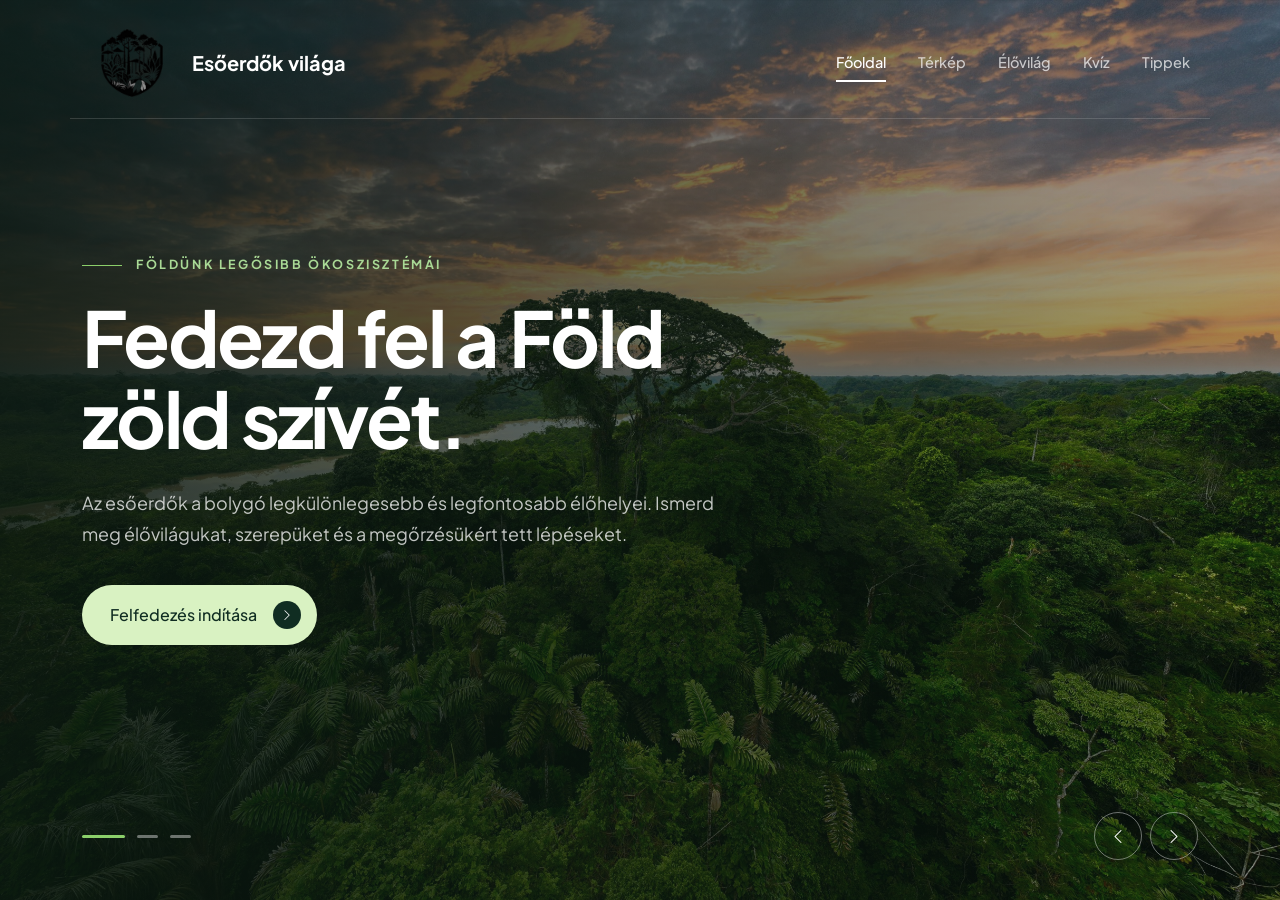
==== index.html @ 3ecd8f78 "nav + header" ====
<!DOCTYPE html>
<html lang="hu">
<head>
    <meta charset="UTF-8">
    <meta name="viewport" content="width=device-width, initial-scale=1.0">
    <title>Esőerdők világa</title>
    <link href="https://cdn.jsdelivr.net/npm/bootstrap@5.3.3/dist/css/bootstrap.min.css" rel="stylesheet">
    <link href="https://cdn.jsdelivr.net/npm/bootstrap-icons@1.11.3/font/bootstrap-icons.min.css" rel="stylesheet">
    <link rel="stylesheet" href="css/style.css">
</head>
<body>
    <header id="fooldal" class="hero">
        <nav class="navbar navbar-expand-lg navbar-dark">
            <div class="container">
                <a class="navbar-brand" href="#fooldal">
                    <img src="img/image-removebg-preview.png" alt="" class="logo">
                    Esőerdők világa
                </a>
                <button class="navbar-toggler" type="button" data-bs-toggle="collapse" data-bs-target="#mainMenu" aria-label="Menü">
                    <span class="navbar-toggler-icon"></span>
                </button>
                <div class="collapse navbar-collapse" id="mainMenu">
                    <ul class="navbar-nav ms-auto">
                        <li class="nav-item"><a class="nav-link active" href="index.html">Főoldal</a></li>
                        <li class="nav-item"><a class="nav-link" href="pages/terkep.html">Térkép</a></li>
                        <li class="nav-item"><a class="nav-link" href="pages/elovilag.html">Élővilág</a></li>
                        <li class="nav-item"><a class="nav-link" href="pages/kviz.html">Kvíz</a></li>
                        <li class="nav-item"><a class="nav-link" href="pages/fenntarthatosag.html">Tippek</a></li>
                    </ul>
                </div>
            </div>
        </nav>

        <div id="heroCarousel" class="carousel slide carousel-fade h-100" data-bs-ride="carousel" data-bs-interval="5000">
            <div class="carousel-inner h-100">
                <div class="carousel-item active">
                    <img src="img/rainforest2.jpg" alt="Esőerdő">
                    <div class="hero-content container">
                        <p class="eyebrow">Földünk legősibb ökoszisztémái</p>
                        <h1>Fedezd fel a Föld<br>zöld szívét.</h1>
                        <p class="lead-text">Az esőerdők a bolygó legkülönlegesebb és legfontosabb élőhelyei. Ismerd meg élővilágukat, szerepüket és a megőrzésükért tett lépéseket.</p>
                        <a href="pages/terkep.html" class="hero-btn">Felfedezés indítása <i class="bi bi-chevron-right"></i></a>
                    </div>
                </div>
                <div class="carousel-item">
                    <img src="img/rainforest3.jpg" alt="Esőerdő">
                    <div class="hero-content container">
                        <p class="eyebrow">Az élet otthona</p>
                        <h2>A biodiverzitás<br>csodája.</h2>
                        <p class="lead-text">A szárazföldi fajok több mint fele az esőerdőkben él. Fedezd fel a növények és állatok lenyűgöző sokszínűségét!</p>
                        <a href="pages/elovilag.html" class="hero-btn">Élővilág megismerése <i class="bi bi-chevron-right"></i></a>
                    </div>
                </div>
                <div class="carousel-item">
                    <img src="img/rainforest4.webp" alt="Esőerdő">
                    <div class="hero-content container">
                        <p class="eyebrow">A jövő a mi kezünkben van</p>
                        <h2>Védjük meg<br>a zöld bolygót.</h2>
                        <p class="lead-text">Az esőerdők megőrzése közös felelősségünk. Nézd meg, mit tehetsz te is a mindennapokban a természetért!</p>
                        <a href="pages/fenntarthatosag.html" class="hero-btn">Tegyünk érte <i class="bi bi-chevron-right"></i></a>
                    </div>
                </div>
            </div>

            <div class="hero-controls container d-flex justify-content-between align-items-center">
                <div class="carousel-indicators">
                    <button type="button" data-bs-target="#heroCarousel" data-bs-slide-to="0" class="active" aria-label="1. dia"></button>
                    <button type="button" data-bs-target="#heroCarousel" data-bs-slide-to="1" aria-label="2. dia"></button>
                    <button type="button" data-bs-target="#heroCarousel" data-bs-slide-to="2" aria-label="3. dia"></button>
                </div>
                <div class="d-flex gap-2">
                    <button class="hero-arrow" data-bs-target="#heroCarousel" data-bs-slide="prev" aria-label="Előző"><i class="bi bi-chevron-left"></i></button>
                    <button class="hero-arrow" data-bs-target="#heroCarousel" data-bs-slide="next" aria-label="Következő"><i class="bi bi-chevron-right"></i></button>
                </div>
            </div>
        </div>
    </header>

    <script src="https://cdn.jsdelivr.net/npm/bootstrap@5.3.3/dist/js/bootstrap.bundle.min.js"></script>
    <script src="js/script.js"></script>
</body>
</html>
---- css/style.css ----
@import url('https://fonts.googleapis.com/css2?family=Plus+Jakarta+Sans:ital,wght@0,200..800;1,200..800&display=swap');


body {
    font-family: "Plus Jakarta Sans", Arial, sans-serif;
    background: #0b1a13;
    overflow-x: hidden;
}

.hero {
    position: relative;
    height: 100vh;
    min-height: 640px;
}

:root {
    --dark: #102d22;
    --leaf: #8bcf6a;
    --leaf-soft: #a9d995;
    --btn: #d9f2c2;
}

.navbar {
    position: absolute;
    inset: 0 0 auto 0;
    z-index: 10;
}

.navbar .container {
    min-height: 76px;
    border-bottom: 1px solid rgba(255, 255, 255, 0.15);
}

.navbar-brand {
    display: flex;
    align-items: center;
    gap: 10px;
    font-weight: 700;
    font-size: 20px;
}

.logo {
    width: 100px;
    height: auto;
}

.nav-link {
    position: relative;
    color: rgba(255, 255, 255, 0.7) !important;
    font-size: 14.5px;
    font-weight: 500;
    margin-left: 16px;
}

.nav-link::after {
    content: "";
    position: absolute;
    left: 8px;
    right: 8px;
    bottom: 0;
    height: 2px;
    background: var(--leaf);
    transform: scaleX(0);
    transition: transform 0.3s;
}

.nav-link:hover {
    color: var(--leaf-soft) !important;
}

.nav-link.active {
    color: #fff !important;
}

.nav-link:hover::after,
.nav-link.active::after {
    transform: scaleX(1);
}

.nav-link.active::after {
    background: #fff;
}

.carousel-item {
    height: 100%;
    transition: opacity 1.2s ease-in-out;
}

.carousel-item img {
    width: 100%;
    height: 100%;
    object-fit: cover;
}

.carousel-item::after {
    content: "";
    position: absolute;
    inset: 0;
    background: linear-gradient(90deg, rgba(10, 24, 16, 0.88), rgba(14, 34, 24, 0.35));
}

.hero-content {
    position: absolute;
    inset: 0;
    z-index: 2;
    display: flex;
    flex-direction: column;
    justify-content: center;
    align-items: flex-start;
    color: #fff;
}

.eyebrow {
    color: var(--leaf-soft);
    font-size: 12.5px;
    font-weight: 700;
    letter-spacing: 2.6px;
    text-transform: uppercase;
    margin-bottom: 24px;
}

.eyebrow::before {
    content: "";
    display: inline-block;
    width: 40px;
    height: 1px;
    margin-right: 14px;
    vertical-align: middle;
    background: var(--leaf);
}

.hero-content h1,
.hero-content h2 {
    font-size: clamp(40px, 6vw, 84px);
    font-weight: 700;
    line-height: 1.05;
    letter-spacing: -0.035em;
    margin-bottom: 28px;
}

.lead-text {
    max-width: 660px;
    color: rgba(255, 255, 255, 0.75);
    font-size: clamp(15px, 1.4vw, 18.5px);
    line-height: 1.75;
    margin-bottom: 36px;
}

.hero-btn {
    display: inline-flex;
    align-items: center;
    gap: 16px;
    padding: 16px 16px 16px 28px;
    border-radius: 50px;
    background: var(--btn);
    color: var(--dark);
    font-weight: 500;
    text-decoration: none;
    transition: transform 0.3s, box-shadow 0.3s;
}

.hero-btn:hover {
    color: var(--dark);
    transform: translateY(-2px);
    box-shadow: 0 10px 25px rgba(0, 0, 0, 0.3);
}

.hero-btn i {
    display: grid;
    place-items: center;
    width: 28px;
    height: 28px;
    border-radius: 50%;
    background: var(--dark);
    color: #fff;
    font-size: 12px;
}

.hero-controls {
    position: absolute;
    left: 0;
    right: 0;
    bottom: 40px;
    z-index: 5;
}

.carousel-indicators {
    position: static;
    margin: 0;
    gap: 12px;
}

.carousel-indicators [data-bs-target] {
    width: 21px;
    height: 3px;
    margin: 0;
    border: 0;
    border-radius: 3px;
    opacity: 0.4;
    transition: all 0.4s;
}

.carousel-indicators .active {
    width: 43px;
    background: var(--leaf);
    opacity: 1;
}

.hero-arrow {
    width: 48px;
    height: 48px;
    border-radius: 50%;
    border: 1px solid rgba(255, 255, 255, 0.4);
    background: transparent;
    color: #fff;
    transition: background 0.3s;
}

.hero-arrow:hover {
    background: rgba(255, 255, 255, 0.12);
}

@media (max-width: 991.98px) {
    .hero {
        height: 620px;
        min-height: 0;
    }

    .navbar-collapse {
        margin-bottom: 12px;
        padding: 8px;
        border-radius: 12px;
        background: var(--dark);
    }

    .nav-link {
        margin-left: 0;
    }

    .nav-link::after {
        display: none;
    }
}

@media (max-width: 575.98px) {
    .hero {
        height: 580px;
    }

    .hero-controls {
        bottom: 24px;
    }

    .hero-arrow {
        width: 42px;
        height: 42px;
    }
}
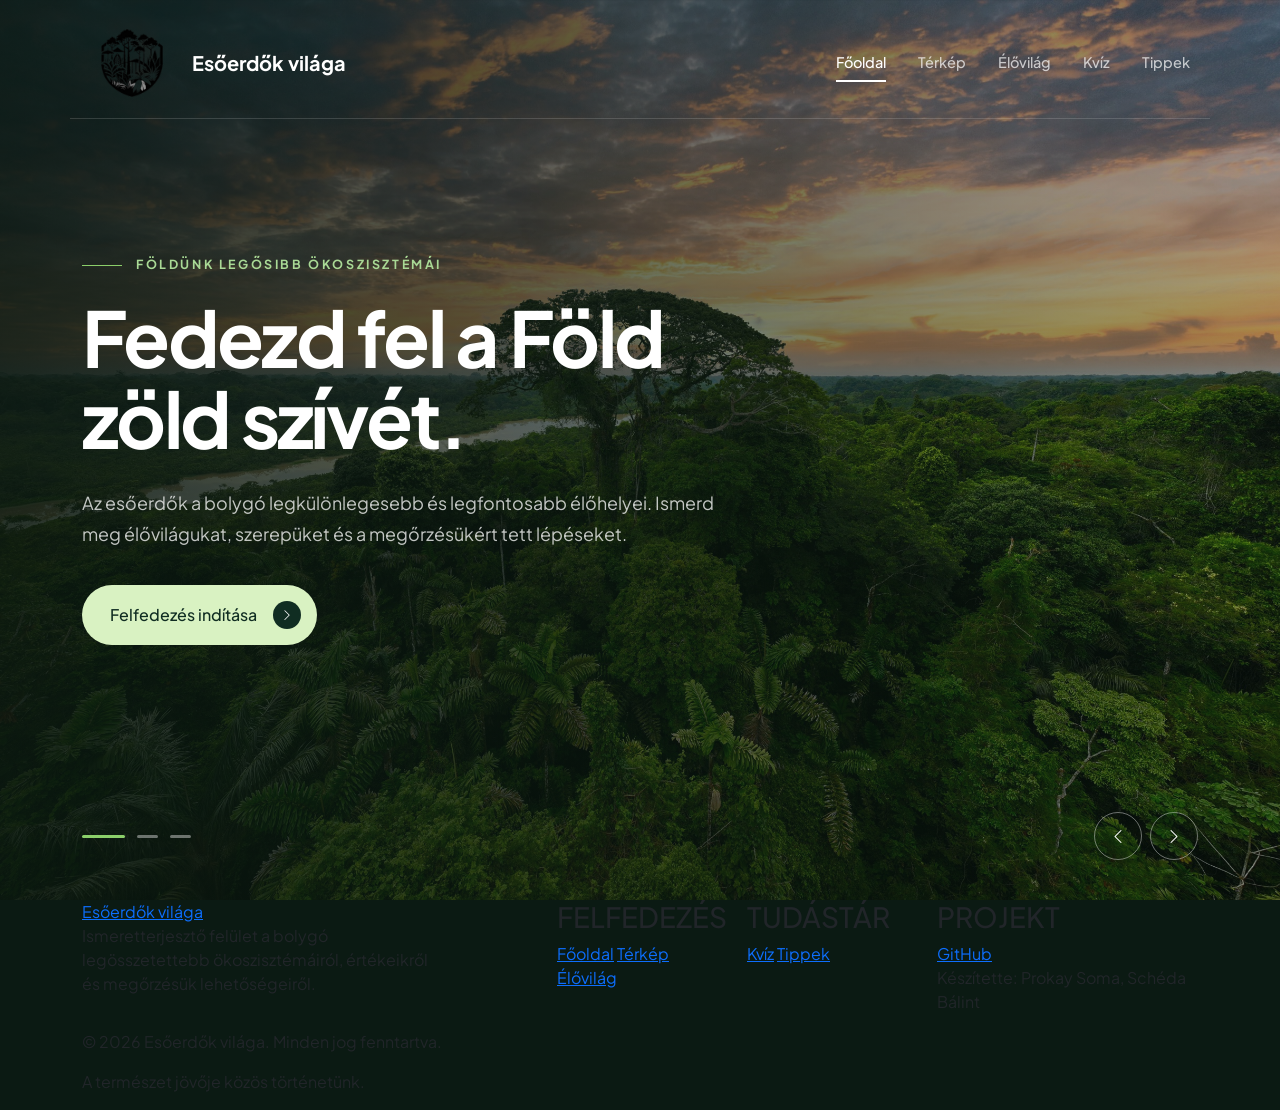
==== commit 0551738f: "Merge branch 'main' of https://github.com/sedaj1/esoerdo" ====
--- a/index.html
+++ b/index.html
@@ -79,4 +79,64 @@
     <script src="https://cdn.jsdelivr.net/npm/bootstrap@5.3.3/dist/js/bootstrap.bundle.min.js"></script>
     <script src="js/script.js"></script>
 </body>
+
+<head>
+    <meta charset="UTF-8">
+    <meta name="viewport" content="width=device-width, initial-scale=1.0">
+    <link href="https://cdn.jsdelivr.net/npm/bootstrap@5.3.3/dist/css/bootstrap.min.css" rel="stylesheet">
+    <link href="https://cdn.jsdelivr.net/npm/bootstrap-icons@1.11.3/font/bootstrap-icons.min.css" rel="stylesheet">
+    <link rel="stylesheet" href="css/style.css">
+    <title>Esőerdők világa</title>
+</head>
+
+<body>
+    <header>
+
+    </header>
+    <main>
+
+    </main>
+    <footer class="site-footer">
+        <div class="container">
+            <div class="row footer-content">
+                <div class="col-lg-4 col-md-12 footer-brand">
+                    <a href="index.html" class="footer-logo">
+                        <i class="bi bi-leaf-fill"></i>
+                        <span>Esőerdők világa</span>
+                    </a>
+                    <p>
+                        Ismeretterjesztő felület a bolygó legösszetettebb
+                        ökoszisztémáiról, értékeikről és megőrzésük
+                        lehetőségeiről.
+                    </p>
+                </div>
+
+                <div class="col-6 col-lg-2 offset-lg-1 footer-links">
+                    <h3 class="text-uppercase">Felfedezés</h3>
+                    <a href="index.html">Főoldal</a>
+                    <a href="pages/terkep.html">Térkép</a>
+                    <a href="pages/elovilag.html">Élővilág</a>
+                </div>
+
+                <div class="col-6 col-lg-2 footer-links">
+                    <h3 class="text-uppercase">Tudástár</h3>
+                    <a href="pages/kviz.html">Kvíz</a>
+                    <a href="pages/fenntarthatosag.html">Tippek</a>
+                </div>
+
+                <div class="col-lg-3 col-md-12 footer-links footer-project">
+                    <h3 class="text-uppercase">Projekt</h3>
+                    <a href="https://github.com/sedaj1/esoerdo" target="_blank" rel="noopener noreferrer">GitHub</a>
+                    <p>Készítette: Prokay Soma, Schéda Bálint</p>
+                </div>
+            </div>
+
+            <div class="footer-bottom">
+                <p>© 2026 Esőerdők világa. Minden jog fenntartva.</p>
+                <p>A természet jövője közös történetünk.</p>
+            </div>
+        </div>
+    </footer>
+</body>
+
 </html>
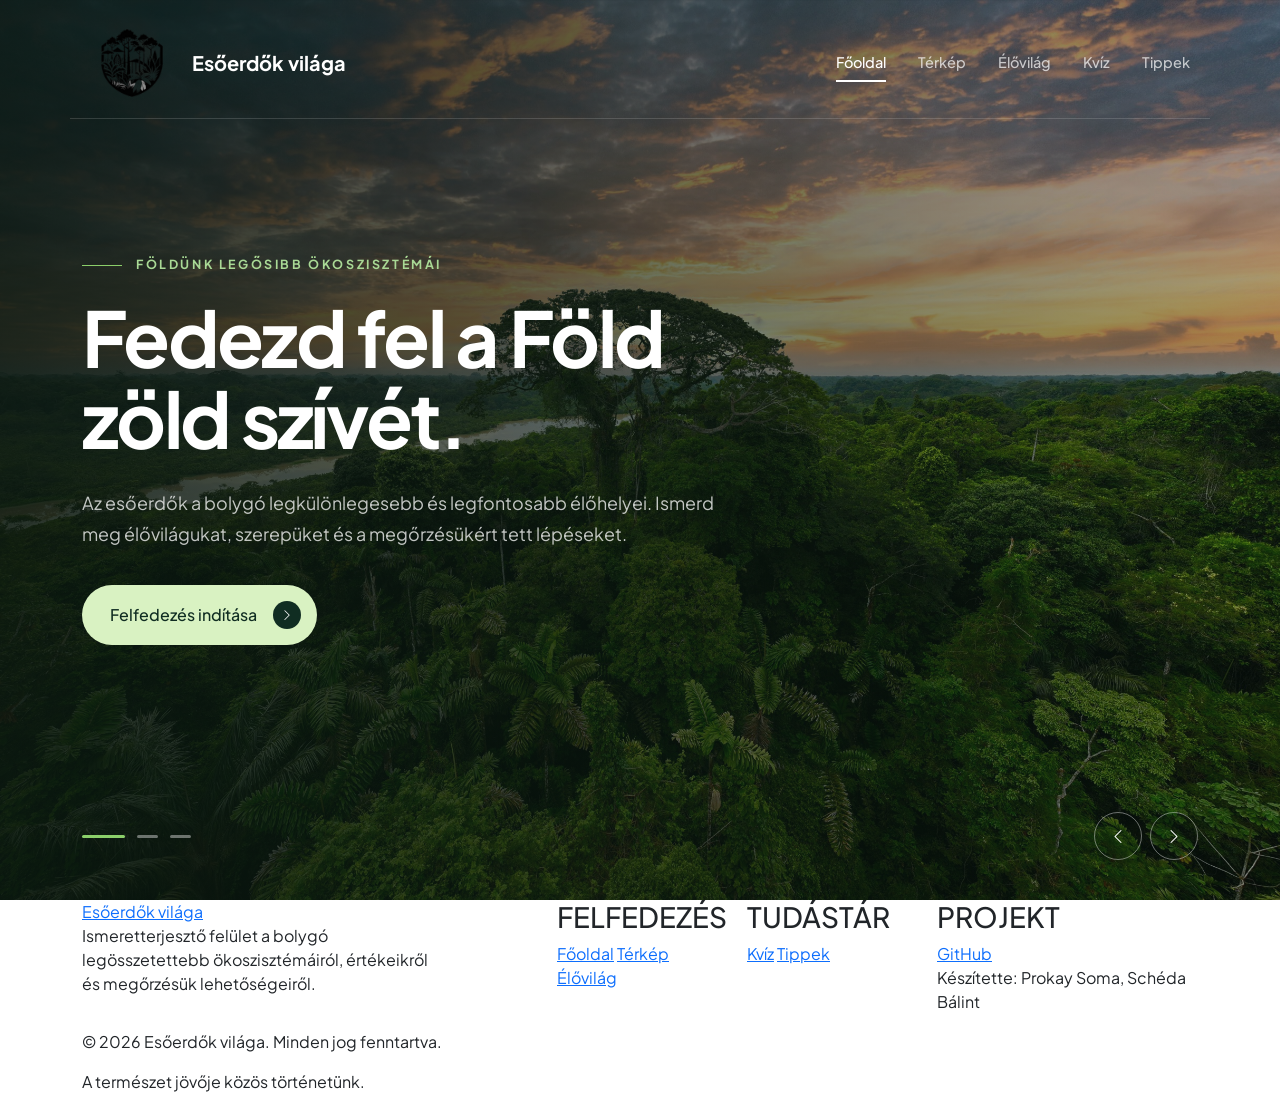
==== commit 363abdb0: "header + footer javitas" ====
--- a/index.html
+++ b/index.html
@@ -1,5 +1,6 @@
 <!DOCTYPE html>
 <html lang="hu">
+
 <head>
     <meta charset="UTF-8">
     <meta name="viewport" content="width=device-width, initial-scale=1.0">
@@ -8,6 +9,7 @@
     <link href="https://cdn.jsdelivr.net/npm/bootstrap-icons@1.11.3/font/bootstrap-icons.min.css" rel="stylesheet">
     <link rel="stylesheet" href="css/style.css">
 </head>
+
 <body>
     <header id="fooldal" class="hero">
         <nav class="navbar navbar-expand-lg navbar-dark">
@@ -16,7 +18,8 @@
                     <img src="img/image-removebg-preview.png" alt="" class="logo">
                     Esőerdők világa
                 </a>
-                <button class="navbar-toggler" type="button" data-bs-toggle="collapse" data-bs-target="#mainMenu" aria-label="Menü">
+                <button class="navbar-toggler" type="button" data-bs-toggle="collapse" data-bs-target="#mainMenu"
+                    aria-label="Menü">
                     <span class="navbar-toggler-icon"></span>
                 </button>
                 <div class="collapse navbar-collapse" id="mainMenu">
@@ -31,15 +34,18 @@
             </div>
         </nav>
 
-        <div id="heroCarousel" class="carousel slide carousel-fade h-100" data-bs-ride="carousel" data-bs-interval="5000">
+        <div id="heroCarousel" class="carousel slide carousel-fade h-100" data-bs-ride="carousel"
+            data-bs-interval="5000">
             <div class="carousel-inner h-100">
                 <div class="carousel-item active">
                     <img src="img/rainforest2.jpg" alt="Esőerdő">
                     <div class="hero-content container">
                         <p class="eyebrow">Földünk legősibb ökoszisztémái</p>
                         <h1>Fedezd fel a Föld<br>zöld szívét.</h1>
-                        <p class="lead-text">Az esőerdők a bolygó legkülönlegesebb és legfontosabb élőhelyei. Ismerd meg élővilágukat, szerepüket és a megőrzésükért tett lépéseket.</p>
-                        <a href="pages/terkep.html" class="hero-btn">Felfedezés indítása <i class="bi bi-chevron-right"></i></a>
+                        <p class="lead-text">Az esőerdők a bolygó legkülönlegesebb és legfontosabb élőhelyei. Ismerd meg
+                            élővilágukat, szerepüket és a megőrzésükért tett lépéseket.</p>
+                        <a href="pages/terkep.html" class="hero-btn">Felfedezés indítása <i
+                                class="bi bi-chevron-right"></i></a>
                     </div>
                 </div>
                 <div class="carousel-item">
@@ -47,8 +53,10 @@
                     <div class="hero-content container">
                         <p class="eyebrow">Az élet otthona</p>
                         <h2>A biodiverzitás<br>csodája.</h2>
-                        <p class="lead-text">A szárazföldi fajok több mint fele az esőerdőkben él. Fedezd fel a növények és állatok lenyűgöző sokszínűségét!</p>
-                        <a href="pages/elovilag.html" class="hero-btn">Élővilág megismerése <i class="bi bi-chevron-right"></i></a>
+                        <p class="lead-text">A szárazföldi fajok több mint fele az esőerdőkben él. Fedezd fel a növények
+                            és állatok lenyűgöző sokszínűségét!</p>
+                        <a href="pages/elovilag.html" class="hero-btn">Élővilág megismerése <i
+                                class="bi bi-chevron-right"></i></a>
                     </div>
                 </div>
                 <div class="carousel-item">
@@ -56,42 +64,31 @@
                     <div class="hero-content container">
                         <p class="eyebrow">A jövő a mi kezünkben van</p>
                         <h2>Védjük meg<br>a zöld bolygót.</h2>
-                        <p class="lead-text">Az esőerdők megőrzése közös felelősségünk. Nézd meg, mit tehetsz te is a mindennapokban a természetért!</p>
-                        <a href="pages/fenntarthatosag.html" class="hero-btn">Tegyünk érte <i class="bi bi-chevron-right"></i></a>
+                        <p class="lead-text">Az esőerdők megőrzése közös felelősségünk. Nézd meg, mit tehetsz te is a
+                            mindennapokban a természetért!</p>
+                        <a href="pages/fenntarthatosag.html" class="hero-btn">Tegyünk érte <i
+                                class="bi bi-chevron-right"></i></a>
                     </div>
                 </div>
             </div>
 
             <div class="hero-controls container d-flex justify-content-between align-items-center">
                 <div class="carousel-indicators">
-                    <button type="button" data-bs-target="#heroCarousel" data-bs-slide-to="0" class="active" aria-label="1. dia"></button>
-                    <button type="button" data-bs-target="#heroCarousel" data-bs-slide-to="1" aria-label="2. dia"></button>
-                    <button type="button" data-bs-target="#heroCarousel" data-bs-slide-to="2" aria-label="3. dia"></button>
+                    <button type="button" data-bs-target="#heroCarousel" data-bs-slide-to="0" class="active"
+                        aria-label="1. dia"></button>
+                    <button type="button" data-bs-target="#heroCarousel" data-bs-slide-to="1"
+                        aria-label="2. dia"></button>
+                    <button type="button" data-bs-target="#heroCarousel" data-bs-slide-to="2"
+                        aria-label="3. dia"></button>
                 </div>
                 <div class="d-flex gap-2">
-                    <button class="hero-arrow" data-bs-target="#heroCarousel" data-bs-slide="prev" aria-label="Előző"><i class="bi bi-chevron-left"></i></button>
-                    <button class="hero-arrow" data-bs-target="#heroCarousel" data-bs-slide="next" aria-label="Következő"><i class="bi bi-chevron-right"></i></button>
+                    <button class="hero-arrow" data-bs-target="#heroCarousel" data-bs-slide="prev" aria-label="Előző"><i
+                            class="bi bi-chevron-left"></i></button>
+                    <button class="hero-arrow" data-bs-target="#heroCarousel" data-bs-slide="next"
+                        aria-label="Következő"><i class="bi bi-chevron-right"></i></button>
                 </div>
             </div>
         </div>
-    </header>
-
-    <script src="https://cdn.jsdelivr.net/npm/bootstrap@5.3.3/dist/js/bootstrap.bundle.min.js"></script>
-    <script src="js/script.js"></script>
-</body>
-
-<head>
-    <meta charset="UTF-8">
-    <meta name="viewport" content="width=device-width, initial-scale=1.0">
-    <link href="https://cdn.jsdelivr.net/npm/bootstrap@5.3.3/dist/css/bootstrap.min.css" rel="stylesheet">
-    <link href="https://cdn.jsdelivr.net/npm/bootstrap-icons@1.11.3/font/bootstrap-icons.min.css" rel="stylesheet">
-    <link rel="stylesheet" href="css/style.css">
-    <title>Esőerdők világa</title>
-</head>
-
-<body>
-    <header>
-
     </header>
     <main>
 
@@ -137,6 +134,9 @@
             </div>
         </div>
     </footer>
+    <script src="https://cdn.jsdelivr.net/npm/bootstrap@5.3.3/dist/js/bootstrap.bundle.min.js"></script>
+    <script src="js/script.js"></script>
+
 </body>
 
 </html>
--- a/css/style.css
+++ b/css/style.css
@@ -4,6 +4,7 @@
 body {
     font-family: "Plus Jakarta Sans", Arial, sans-serif;
     background: #0b1a13;
+    background-color: #ffffff;
     overflow-x: hidden;
 }
 
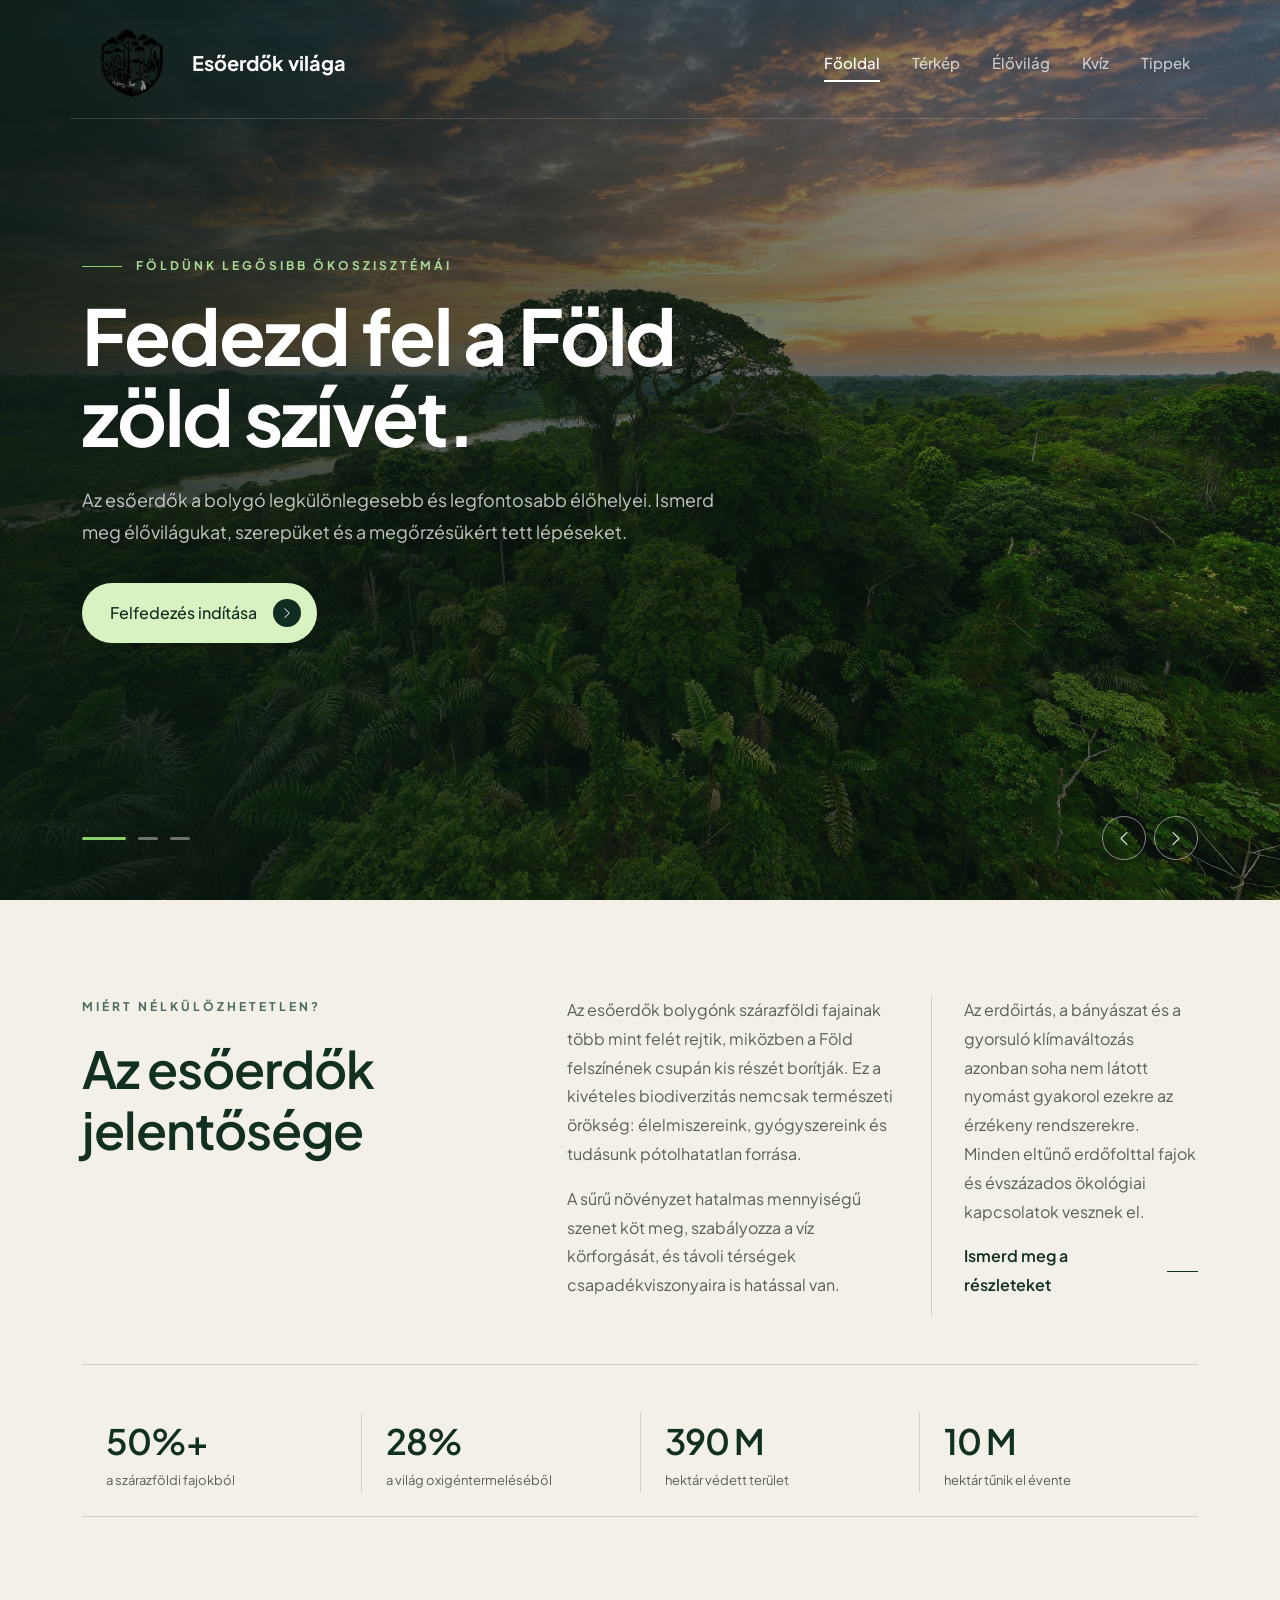
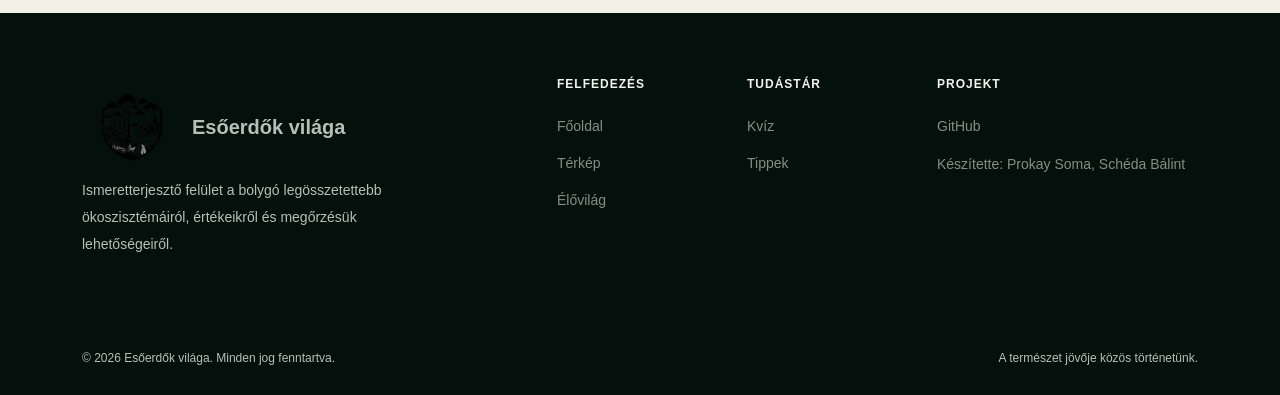
==== commit c3f9427e: "section + css + kepek 1 section, css javítása, 3 új kép" ====
--- a/index.html
+++ b/index.html
@@ -91,16 +91,57 @@
         </div>
     </header>
     <main>
-
+        <section class="jelentoseg">
+            <div class="container">
+                <div class="row g-4 g-lg-5">
+                    <div class="col-lg-5">
+                        <p class="felirat">Miért nélkülözhetetlen?</p>
+                        <h2>Az esőerdők jelentősége</h2>
+                    </div>
+                    <div class="col-md-6 col-lg-4">
+                        <p>Az esőerdők bolygónk szárazföldi fajainak több mint felét rejtik, miközben a Föld felszínének
+                            csupán kis részét borítják. Ez a kivételes biodiverzitás nemcsak természeti örökség:
+                            élelmiszereink, gyógyszereink és tudásunk pótolhatatlan forrása.</p>
+                        <p>A sűrű növényzet hatalmas mennyiségű szenet köt meg, szabályozza a víz körforgását, és távoli
+                            térségek csapadékviszonyaira is hatással van.</p>
+                    </div>
+                    <div class="col-md-6 col-lg-3 oszlop-vonal">
+                        <p>Az erdőirtás, a bányászat és a gyorsuló klímaváltozás azonban soha nem látott nyomást
+                            gyakorol ezekre az érzékeny rendszerekre. Minden eltűnő erdőfolttal fajok és évszázados
+                            ökológiai kapcsolatok vesznek el.</p>
+                        <a href="pages/fenntarthatosag.html" class="tovabb">Ismerd meg a részleteket</a>
+                    </div>
+                </div>
+                <div class="row adatok mx-0 mt-5 py-4 gy-4">
+                    <div class="col-6 col-lg-3 adat">
+                        <p class="szam">50%+</p>
+                        <p>a szárazföldi fajokból</p>
+                    </div>
+                    <div class="col-6 col-lg-3 adat">
+                        <p class="szam">28%</p>
+                        <p>a világ oxigéntermeléséből</p>
+                    </div>
+                    <div class="col-6 col-lg-3 adat">
+                        <p class="szam">390 M</p>
+                        <p>hektár védett terület</p>
+                    </div>
+                    <div class="col-6 col-lg-3 adat">
+                        <p class="szam">10 M</p>
+                        <p>hektár tűnik el évente</p>
+                    </div>
+                </div>
+            </div>
+        </section>
+        
     </main>
     <footer class="site-footer">
         <div class="container">
             <div class="row footer-content">
                 <div class="col-lg-4 col-md-12 footer-brand">
-                    <a href="index.html" class="footer-logo">
-                        <i class="bi bi-leaf-fill"></i>
-                        <span>Esőerdők világa</span>
-                    </a>
+                    <a class="navbar-brand" href="#fooldal">
+                    <img src="img/image-removebg-preview.png" alt="" class="logo">
+                    Esőerdők világa
+                </a>
                     <p>
                         Ismeretterjesztő felület a bolygó legösszetettebb
                         ökoszisztémáiról, értékeikről és megőrzésük
--- a/css/style.css
+++ b/css/style.css
@@ -1,24 +1,30 @@
 @import url('https://fonts.googleapis.com/css2?family=Plus+Jakarta+Sans:ital,wght@0,200..800;1,200..800&display=swap');
-
-
-body {
-    font-family: "Plus Jakarta Sans", Arial, sans-serif;
-    background: #0b1a13;
-    background-color: #ffffff;
-    overflow-x: hidden;
-}
-
-.hero {
-    position: relative;
-    height: 100vh;
-    min-height: 640px;
-}
 
 :root {
     --dark: #102d22;
     --leaf: #8bcf6a;
     --leaf-soft: #a9d995;
     --btn: #d9f2c2;
+    --line: #cfccc2;
+}
+
+body {
+    font-family: "Plus Jakarta Sans", Arial, sans-serif;
+    background-color: #0b1a13;
+    overflow-x: hidden;
+}
+
+h2 {
+    font-size: clamp(35px, 4vw, 51px);
+    font-weight: 600;
+    letter-spacing: -1px;
+    line-height: 1.2;
+}
+
+.hero {
+    position: relative;
+    height: 100vh;
+    min-height: 640px;
 }
 
 .navbar {
@@ -36,8 +42,8 @@
     display: flex;
     align-items: center;
     gap: 10px;
+    font-size: 20px;
     font-weight: 700;
-    font-size: 20px;
 }
 
 .logo {
@@ -47,10 +53,10 @@
 
 .nav-link {
     position: relative;
+    margin-left: 16px;
     color: rgba(255, 255, 255, 0.7) !important;
-    font-size: 14.5px;
+    font-size: 15px;
     font-weight: 500;
-    margin-left: 16px;
 }
 
 .nav-link::after {
@@ -73,13 +79,13 @@
     color: #fff !important;
 }
 
+.nav-link.active::after {
+    background: #fff;
+}
+
 .nav-link:hover::after,
 .nav-link.active::after {
     transform: scaleX(1);
-}
-
-.nav-link.active::after {
-    background: #fff;
 }
 
 .carousel-item {
@@ -111,13 +117,17 @@
     color: #fff;
 }
 
+.eyebrow,
+.felirat {
+    margin-bottom: 20px;
+    font-size: 12px;
+    font-weight: 700;
+    letter-spacing: 3px;
+    text-transform: uppercase;
+}
+
 .eyebrow {
     color: var(--leaf-soft);
-    font-size: 12.5px;
-    font-weight: 700;
-    letter-spacing: 2.6px;
-    text-transform: uppercase;
-    margin-bottom: 24px;
 }
 
 .eyebrow::before {
@@ -132,19 +142,19 @@
 
 .hero-content h1,
 .hero-content h2 {
+    margin-bottom: 28px;
     font-size: clamp(40px, 6vw, 84px);
     font-weight: 700;
     line-height: 1.05;
-    letter-spacing: -0.035em;
-    margin-bottom: 28px;
+    letter-spacing: -2px;
 }
 
 .lead-text {
     max-width: 660px;
+    margin-bottom: 36px;
     color: rgba(255, 255, 255, 0.75);
-    font-size: clamp(15px, 1.4vw, 18.5px);
+    font-size: clamp(15px, 1.4vw, 18px);
     line-height: 1.75;
-    margin-bottom: 36px;
 }
 
 .hero-btn {
@@ -157,7 +167,7 @@
     color: var(--dark);
     font-weight: 500;
     text-decoration: none;
-    transition: transform 0.3s, box-shadow 0.3s;
+    transition: 0.3s;
 }
 
 .hero-btn:hover {
@@ -171,7 +181,7 @@
     place-items: center;
     width: 28px;
     height: 28px;
-    border-radius: 50%;
+    border-radius: 50px;
     background: var(--dark);
     color: #fff;
     font-size: 12px;
@@ -192,33 +202,108 @@
 }
 
 .carousel-indicators [data-bs-target] {
-    width: 21px;
+    width: 20px;
     height: 3px;
     margin: 0;
     border: 0;
     border-radius: 3px;
     opacity: 0.4;
-    transition: all 0.4s;
+    transition: 0.4s;
 }
 
 .carousel-indicators .active {
-    width: 43px;
+    width: 44px;
     background: var(--leaf);
     opacity: 1;
 }
 
 .hero-arrow {
-    width: 48px;
-    height: 48px;
-    border-radius: 50%;
-    border: 1px solid rgba(255, 255, 255, 0.4);
+    display: grid;
+    place-items: center;
+    width: 44px;
+    height: 44px;
+    border: 1px solid rgba(255, 255, 255, 0.5);
+    border-radius: 50px;
     background: transparent;
     color: #fff;
-    transition: background 0.3s;
+    transition: 0.3s;
 }
 
 .hero-arrow:hover {
     background: rgba(255, 255, 255, 0.12);
+}
+
+.site-footer {
+    padding: 64px 0 28px;
+    background-color: #03100c;
+    color: #b5c0b9;
+    font-family: Arial, Helvetica, sans-serif;
+    font-size: 14px;
+}
+
+.footer-content {
+    padding-bottom: 76px;
+}
+
+.footer-logo {
+    display: inline-flex;
+    align-items: center;
+    gap: 14px;
+    margin-bottom: 28px;
+    color: #f1f5f2;
+    font-size: 20px;
+    font-weight: 600;
+    text-decoration: none;
+}
+
+.footer-logo i {
+    color: #91c95b;
+    font-size: 24px;
+}
+
+.footer-brand p {
+    max-width: 340px;
+    margin: 0;
+    line-height: 1.9;
+}
+
+.footer-links h3 {
+    margin-bottom: 24px;
+    color: #f1f5f2;
+    font-size: 12px;
+    font-weight: 700;
+    letter-spacing: 1px;
+}
+
+.footer-links a {
+    display: block;
+    width: fit-content;
+    margin-bottom: 16px;
+    color: #829088;
+    text-decoration: none;
+    transition: 0.2s;
+}
+
+.footer-links a:hover {
+    color: #a4d66c;
+}
+
+.footer-project p {
+    color: #829088;
+    line-height: 1.7;
+}
+
+.footer-bottom {
+    display: flex;
+    justify-content: space-between;
+    align-items: center;
+    gap: 20px;
+    padding-top: 16px;
+    font-size: 12px;
+}
+
+.footer-bottom p {
+    margin: 0;
 }
 
 @media (max-width: 991.98px) {
@@ -251,9 +336,84 @@
     .hero-controls {
         bottom: 24px;
     }
-
-    .hero-arrow {
-        width: 42px;
-        height: 42px;
-    }
-}+}
+.jelentoseg {
+    padding: 96px 0;
+    background-color: #f3f0e8;
+    color: #5b5f58;
+    line-height: 1.8;
+}
+
+.jelentoseg .felirat {
+    color: #4a6b5d;
+}
+
+.jelentoseg h2,
+.tovabb,
+.szam {
+    color: #12301f;
+}
+
+.oszlop-vonal {
+    padding-left: 32px;
+    border-left: 1px solid var(--line);
+}
+
+.tovabb {
+    display: inline-flex;
+    align-items: center;
+    gap: 12px;
+    font-weight: 600;
+    text-decoration: none;
+}
+
+.tovabb::after {
+    content: "";
+    width: 32px;
+    height: 1px;
+    background-color: currentColor;
+    transition: 0.3s;
+}
+
+.tovabb:hover::after {
+    width: 56px;
+}
+
+.adatok {
+    border: 1px solid var(--line);
+    border-width: 1px 0;
+}
+
+.adat {
+    padding: 0 24px;
+}
+
+.adat p {
+    margin: 0;
+    font-size: 13px;
+}
+
+.adat .szam {
+    font-size: 35px;
+    font-weight: 600;
+    letter-spacing: -1px;
+    line-height: 1.6;
+}
+
+@media (min-width: 992px) {
+    .adat + .adat {
+        border-left: 1px solid var(--line);
+    }
+}
+ 
+@media (max-width: 767.98px) {
+    .jelentoseg {
+        padding: 64px 0;
+    }
+ 
+    .oszlop-vonal {
+        padding-left: 12px;
+        border-left: none;
+    }
+}
+ 
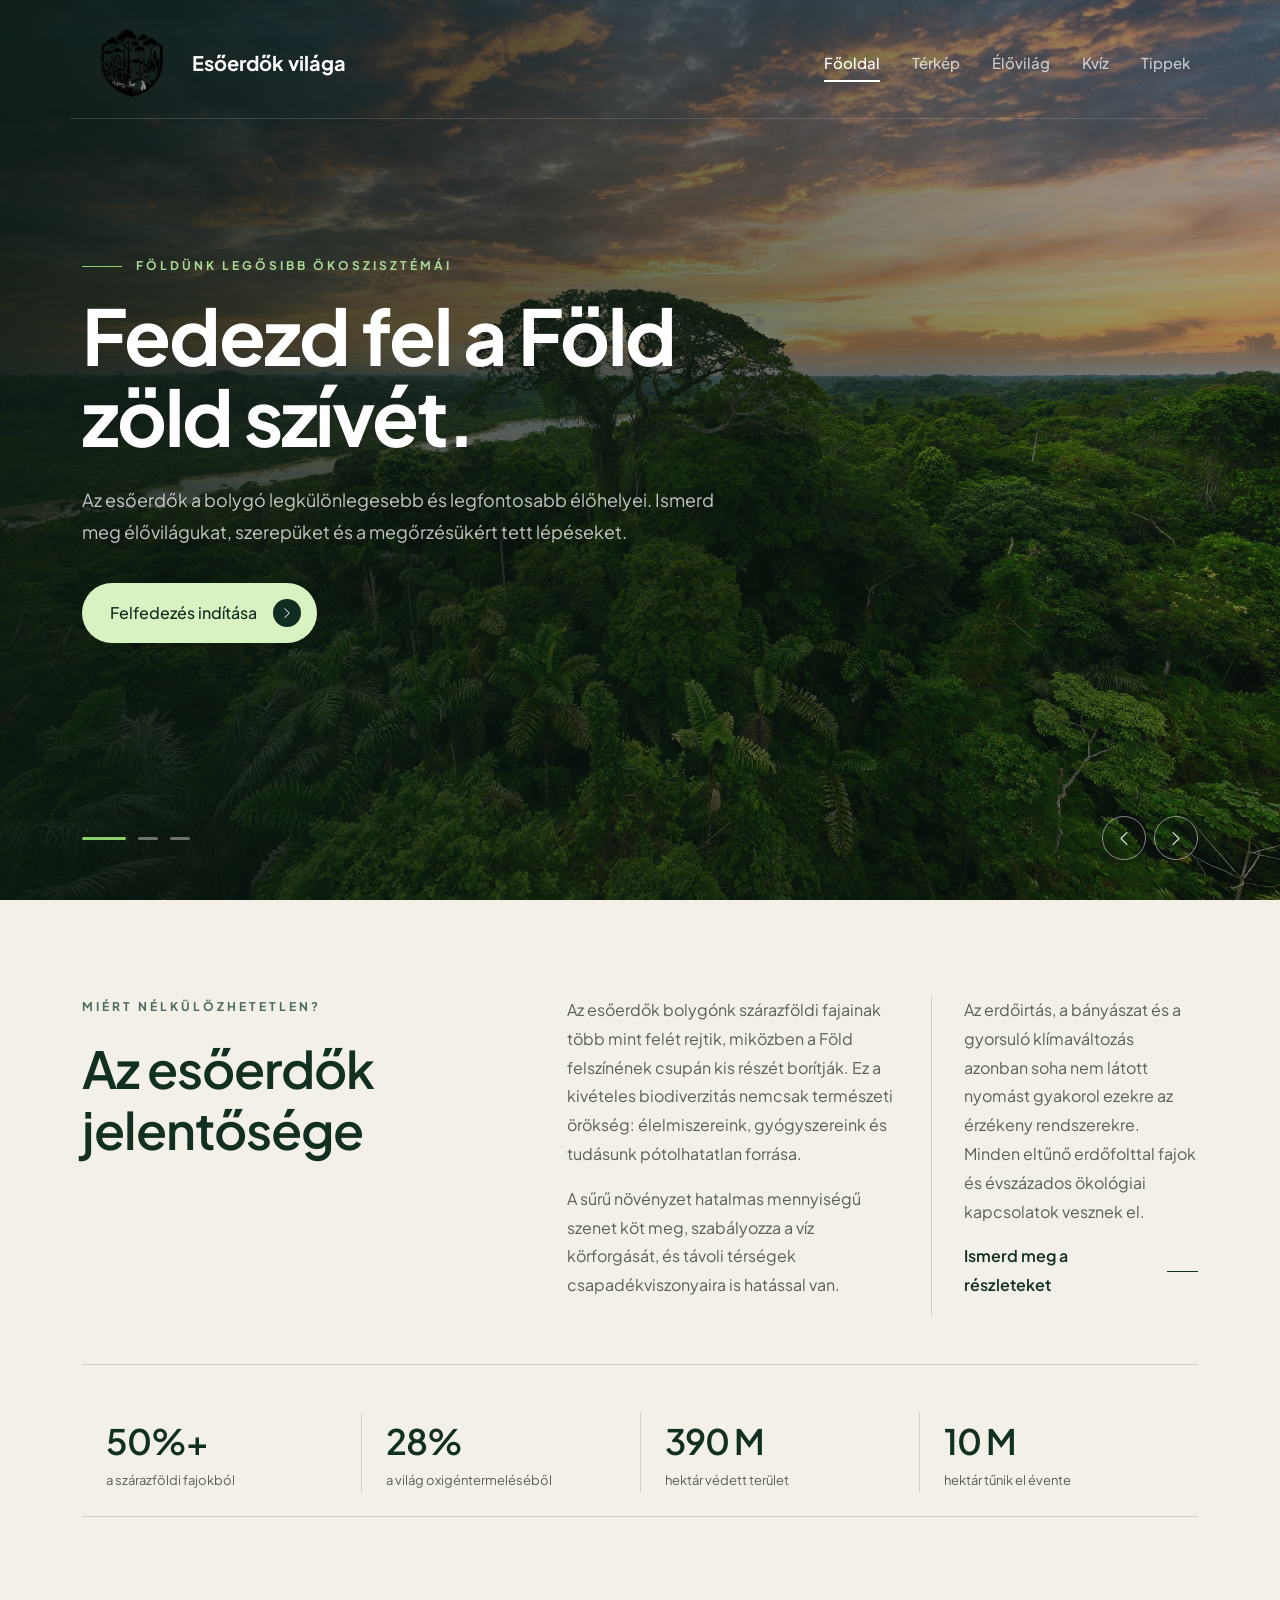
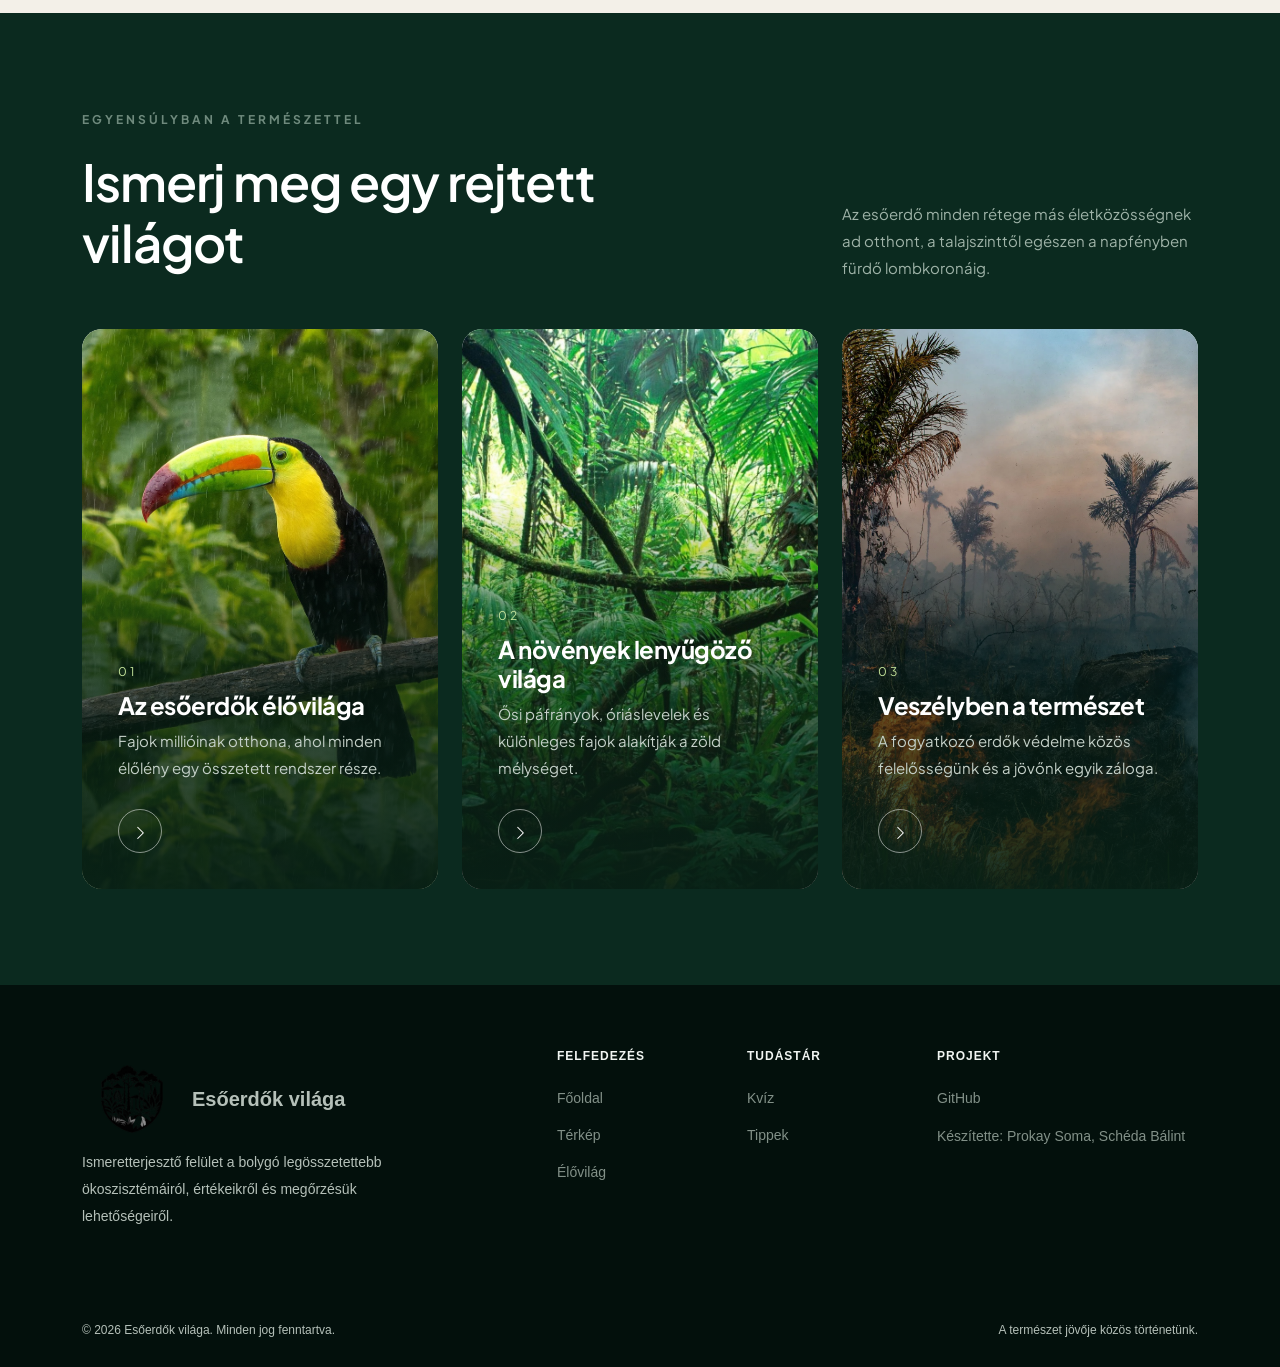
==== commit de57bc4a: "Rejtett élővilág" ====
--- a/index.html
+++ b/index.html
@@ -132,16 +132,69 @@
                 </div>
             </div>
         </section>
-        
+        <section class="vilag">
+            <div class="container">
+                <div class="row align-items-end g-4 mb-5">
+                    <div class="col-lg-6">
+                        <p class="felirat">Egyensúlyban a természettel</p>
+                        <h2>Ismerj meg egy rejtett világot</h2>
+                    </div>
+                    <div class="col-lg-4 offset-lg-2">
+                        <p class="mb-0">Az esőerdő minden rétege más életközösségnek ad otthont, a talajszinttől egészen
+                            a napfényben fürdő lombkoronáig.</p>
+                    </div>
+                </div>
+                <div class="row g-4">
+                    <div class="col-md-6 col-lg-4">
+                        <div class="card kartya">
+                            <img src="img/toucan.jpg" class="card-img" alt="Tukán egy ágon az esőerdőben">
+                            <div class="card-img-overlay d-flex flex-column justify-content-end">
+                                <span class="sorszam">01</span>
+                                <h3>Az esőerdők élővilága</h3>
+                                <p>Fajok millióinak otthona, ahol minden élőlény egy összetett rendszer része.</p>
+                                <a href="pages/elovilag.html" class="nyil stretched-link"
+                                    aria-label="Az esőerdők élővilága"><i class="bi bi-chevron-right"></i></a>
+                            </div>
+                        </div>
+                    </div>
+                    <div class="col-md-6 col-lg-4">
+                        <div class="card kartya">
+                            <img src="img/wildlife.jpg" class="card-img"
+                                alt="Páfrányok és óriás levelek az esőerdő aljnövényzetében">
+                            <div class="card-img-overlay d-flex flex-column justify-content-end">
+                                <span class="sorszam">02</span>
+                                <h3>A növények lenyűgöző világa</h3>
+                                <p>Ősi páfrányok, óriáslevelek és különleges fajok alakítják a zöld mélységet.</p>
+                                <a href="pages/elovilag.html" class="nyil stretched-link"
+                                    aria-label="A növények lenyűgöző világa"><i class="bi bi-chevron-right"></i></a>
+                            </div>
+                        </div>
+                    </div>
+                    <div class="col-md-6 col-lg-4">
+                        <div class="card kartya">
+                            <img src="img/deforestation.webp" class="card-img" alt="Ködös esőerdő és folyó felülről">
+                            <div class="card-img-overlay d-flex flex-column justify-content-end">
+                                <span class="sorszam">03</span>
+                                <h3>Veszélyben a természet</h3>
+                                <p>A fogyatkozó erdők védelme közös felelősségünk és a jövőnk egyik záloga.</p>
+                                <a href="pages/fenntarthatosag.html" class="nyil stretched-link"
+                                    aria-label="Veszélyben a természet"><i class="bi bi-chevron-right"></i></a>
+                            </div>
+                        </div>
+                    </div>
+                </div>
+            </div>
+        </section>
+
     </main>
     <footer class="site-footer">
         <div class="container">
             <div class="row footer-content">
                 <div class="col-lg-4 col-md-12 footer-brand">
                     <a class="navbar-brand" href="#fooldal">
-                    <img src="img/image-removebg-preview.png" alt="" class="logo">
-                    Esőerdők világa
-                </a>
+                        <img src="img/image-removebg-preview.png" alt="" class="logo">
+                        Esőerdők világa
+                    </a>
                     <p>
                         Ismeretterjesztő felület a bolygó legösszetettebb
                         ökoszisztémáiról, értékeikről és megőrzésük
--- a/css/style.css
+++ b/css/style.css
@@ -400,20 +400,105 @@
     line-height: 1.6;
 }
 
+.vilag {
+    padding: 96px 0;
+    background-color: #0b2a1f;
+    color: #9fb3a8;
+    font-size: 15px;
+    line-height: 1.8;
+}
+
+.vilag .felirat {
+    color: #6f8a7d;
+}
+
+.vilag h2 {
+    color: #fff;
+}
+
+.nyil {
+    display: grid;
+    place-items: center;
+    width: 44px;
+    height: 44px;
+    border: 1px solid rgba(255, 255, 255, 0.5);
+    border-radius: 50px;
+    background: transparent;
+    color: #fff;
+    transition: 0.3s;
+}
+
+.kartya {
+    height: 560px;
+    border: none;
+    border-radius: 20px;
+    overflow: hidden;
+    transition: 0.4s;
+}
+
+.kartya img {
+    height: 100%;
+    object-fit: cover;
+    transition: 0.6s;
+}
+
+.kartya .card-img-overlay {
+    padding: 36px;
+    color: #c4d0c8;
+    background: linear-gradient(to top, rgba(8, 32, 22, 0.95), rgba(8, 32, 22, 0.55) 40%, rgba(8, 32, 22, 0) 70%);
+}
+
+.sorszam {
+    margin-bottom: 8px;
+    color: #c3e29a;
+    font-size: 12px;
+    letter-spacing: 3px;
+}
+
+.kartya h3 {
+    color: #fff;
+    font-size: 24px;
+    font-weight: 700;
+    letter-spacing: -0.5px;
+}
+
+.kartya p {
+    margin-bottom: 28px;
+}
+
+.kartya:hover {
+    transform: translateY(-8px);
+    box-shadow: 0 20px 40px rgba(0, 0, 0, 0.4);
+}
+
+.kartya:hover img {
+    transform: scale(1.05);
+}
+
+.kartya:hover .nyil {
+    background-color: #b9de8f;
+    border-color: #b9de8f;
+    color: #0b2a1f;
+}
+
+@media (max-width: 767.98px) {
+    .vilag, .jelentoseg {
+        padding: 64px 0;
+        
+    }
+
+    .kartya {
+        height: 440px;
+    }
+    
+        .oszlop-vonal {
+        padding-left: 12px;
+        border-left: none;
+    }
+}
+
 @media (min-width: 992px) {
     .adat + .adat {
         border-left: 1px solid var(--line);
     }
-}
- 
-@media (max-width: 767.98px) {
-    .jelentoseg {
-        padding: 64px 0;
-    }
- 
-    .oszlop-vonal {
-        padding-left: 12px;
-        border-left: none;
-    }
-}
- +}
